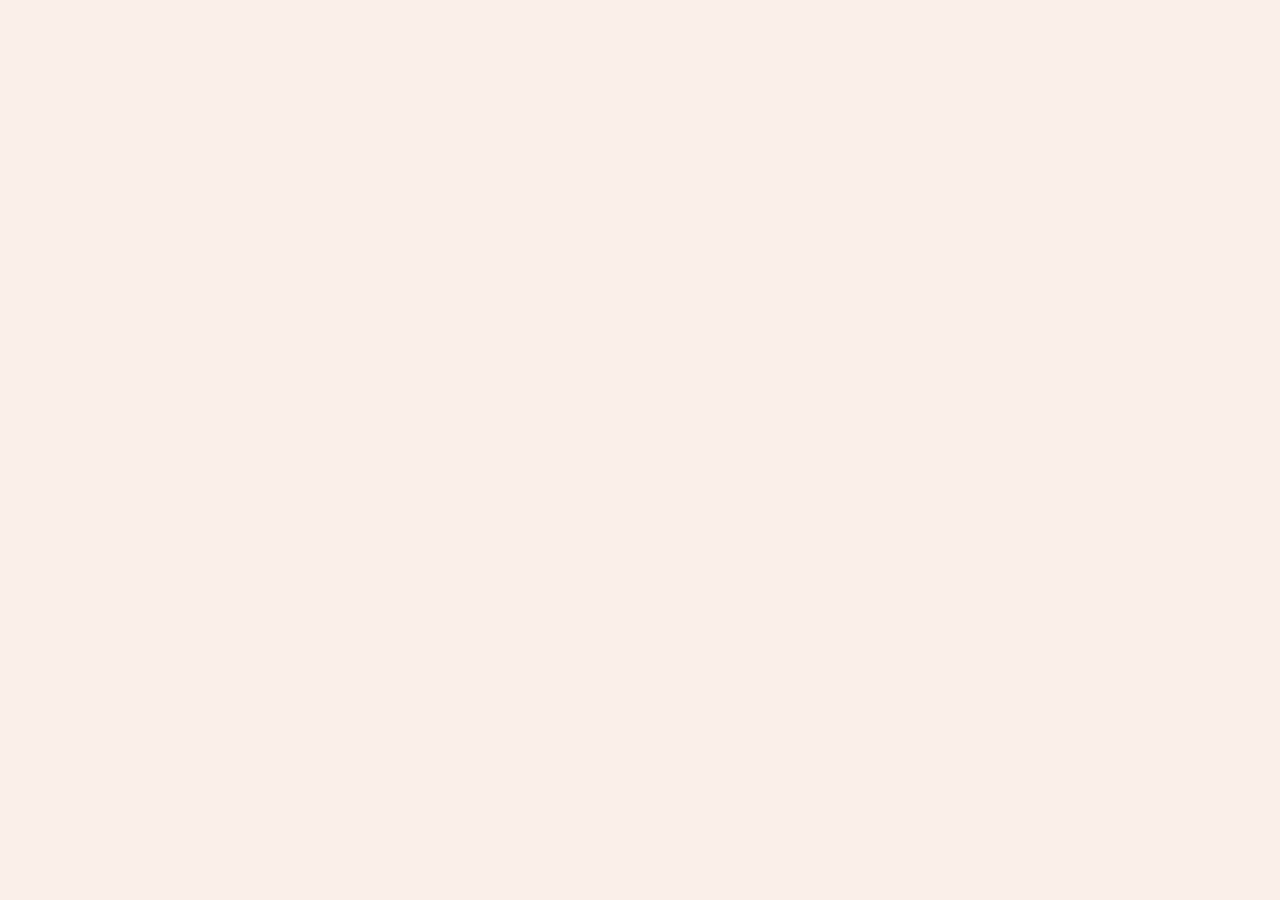
==== web/ebook/index.html @ c91d3e49 "chore(ebook): add index.html so / serves the cover on Vercel Co-Authored-By: Claude Opus 4.7 (1M con" ====
<!doctype html>
<html lang="zh-CN">
<head>
<meta charset="utf-8">
<meta name="viewport" content="width=device-width,initial-scale=1">
<title>海啸 · 电子书</title>

<link rel="preconnect" href="https://fonts.googleapis.com">
<link rel="preconnect" href="https://fonts.gstatic.com" crossorigin>
<link href="https://fonts.googleapis.com/css2?family=Source+Serif+4:opsz,wght@8..60,400;8..60,500;8..60,600;8..60,700&family=Noto+Serif+SC:wght@400;500;600;700&family=Inter:wght@400;500;600&family=JetBrains+Mono:wght@400;500&display=swap" rel="stylesheet">

<link rel="stylesheet" href="styles/tokens.css">

<style>
  html, body { min-height: 100%; }
</style>
</head>
<body>
<div id="root"></div>

<script src="https://unpkg.com/react@18.3.1/umd/react.development.js" integrity="sha384-hD6/rw4ppMLGNu3tX5cjIb+uRZ7UkRJ6BPkLpg4hAu/6onKUg4lLsHAs9EBPT82L" crossorigin="anonymous"></script>
<script src="https://unpkg.com/react-dom@18.3.1/umd/react-dom.development.js" integrity="sha384-u6aeetuaXnQ38mYT8rp6sbXaQe3NL9t+IBXmnYxwkUI2Hw4bsp2Wvmx4yRQF1uAm" crossorigin="anonymous"></script>
<script src="https://unpkg.com/@babel/standalone@7.29.0/babel.min.js" integrity="sha384-m08KidiNqLdpJqLq95G/LEi8Qvjl/xUYll3QILypMoQ65QorJ9Lvtp2RXYGBFj1y" crossorigin="anonymous"></script>

<script src="components/data.js"></script>
<script type="text/babel" src="tweaks-panel.jsx"></script>
<script type="text/babel" src="components/icons.jsx"></script>
<script type="text/babel" src="components/cover.jsx"></script>
<script type="text/babel" src="components/toc.jsx"></script>
<script type="text/babel" src="components/reader.jsx"></script>
<script type="text/babel" src="components/player.jsx"></script>
<script type="text/babel" src="components/settings.jsx"></script>
<script type="text/babel" src="components/app.jsx"></script>

<script type="text/babel">
  ReactDOM.createRoot(document.getElementById('root')).render(<App/>);
</script>
</body>
</html>
---- web/ebook/styles/tokens.css ----
/* =========================================================
   海啸 · 电子书 UI · Design tokens
   奶白主题 + 落日橙 + oklch 配色
   ========================================================= */

:root {
  /* 主色（橙 — 落日色相，可通过 Tweaks 微调 hue） */
  --hue: 45;
  --accent:        oklch(0.68 0.14 var(--hue));
  --accent-hover:  oklch(0.62 0.15 var(--hue));
  --accent-soft:   oklch(0.93 0.04 var(--hue));
  --accent-ink:    oklch(0.38 0.10 var(--hue));

  /* 纸张色阶（背景 = 越大越奶白；越小越米黄） */
  --paper-tone: 0.96;
  --paper:         oklch(var(--paper-tone) 0.015 78);
  --paper-2:       oklch(calc(var(--paper-tone) - 0.02) 0.018 78);
  --paper-3:       oklch(calc(var(--paper-tone) - 0.04) 0.022 78);
  --paper-edge:    oklch(calc(var(--paper-tone) - 0.08) 0.020 78);

  /* 字 */
  --ink:           oklch(0.24 0.02 60);
  --ink-2:         oklch(0.40 0.02 60);
  --ink-3:         oklch(0.56 0.02 60);
  --ink-4:         oklch(0.72 0.018 60);
  --hairline:      oklch(0.88 0.02 70);
  --hairline-2:    oklch(0.82 0.02 70);

  /* 字体（可被 Tweaks 覆盖） */
  --font-ui:    'Inter', 'PingFang SC', 'Hiragino Sans GB', 'Microsoft YaHei', system-ui, sans-serif;
  --font-serif: 'Source Serif 4', 'Source Han Serif SC', 'Songti SC', 'STSong', 'Noto Serif SC', Georgia, serif;
  --font-sans-cn: 'Inter', 'PingFang SC', 'Hiragino Sans GB', 'Noto Sans SC', system-ui, sans-serif;
  --font-mono:  'JetBrains Mono', 'SF Mono', ui-monospace, monospace;

  /* 正文排印 */
  --body-size: 18px;
  --body-leading: 1.85;
  --body-family: var(--font-serif);

  /* 圆角 / 阴影 */
  --r-sm: 8px;
  --r-md: 14px;
  --r-lg: 22px;
  --r-xl: 28px;
  --shadow-soft: 0 1px 2px rgba(60, 40, 20, 0.04), 0 8px 24px rgba(60, 40, 20, 0.06);
  --shadow-pop:  0 8px 30px rgba(60, 40, 20, 0.10), 0 2px 6px rgba(60, 40, 20, 0.06);
  --shadow-deep: 0 24px 60px rgba(40, 20, 10, 0.18);
}

/* 主题：纸张（默认） */
[data-theme="paper"] {
  --paper-tone: 0.93;
  --paper:         oklch(0.93 0.025 78);
  --paper-2:       oklch(0.91 0.028 78);
  --paper-3:       oklch(0.88 0.030 78);
  --paper-edge:    oklch(0.83 0.028 78);
  --ink:           oklch(0.26 0.025 55);
}

/* 主题：日间（奶白） */
[data-theme="day"] {
  --paper-tone: 0.965;
  --paper:         oklch(0.965 0.012 80);
  --paper-2:       oklch(0.945 0.014 80);
  --paper-3:       oklch(0.92 0.016 80);
  --paper-edge:    oklch(0.86 0.018 80);
  --ink:           oklch(0.24 0.02 60);
}

/* 主题：夜间 */
[data-theme="night"] {
  --paper:         oklch(0.20 0.012 60);
  --paper-2:       oklch(0.235 0.013 60);
  --paper-3:       oklch(0.27 0.013 60);
  --paper-edge:    oklch(0.34 0.014 60);
  --ink:           oklch(0.90 0.012 80);
  --ink-2:         oklch(0.76 0.012 80);
  --ink-3:         oklch(0.60 0.012 80);
  --ink-4:         oklch(0.45 0.012 80);
  --hairline:      oklch(0.32 0.012 60);
  --hairline-2:    oklch(0.40 0.012 60);
  --accent-soft:   oklch(0.30 0.05 var(--hue));
  --accent-ink:    oklch(0.85 0.10 var(--hue));
}

* { box-sizing: border-box; }
html, body { margin: 0; padding: 0; }
body {
  background: var(--paper);
  color: var(--ink);
  font-family: var(--font-ui);
  -webkit-font-smoothing: antialiased;
  text-rendering: optimizeLegibility;
}

button { font-family: inherit; cursor: pointer; }
::selection { background: var(--accent-soft); color: var(--accent-ink); }

/* 通用过渡 */
.t-fade-enter { opacity: 0; }
.t-fade-enter-active { opacity: 1; transition: opacity 320ms ease; }
.t-fade-exit { opacity: 1; }
.t-fade-exit-active { opacity: 0; transition: opacity 240ms ease; }

/* 阅读页渐隐淡入（进场效果） */
.page-fade { opacity: 1; }
.reader-fade { opacity: 1; }

/* 翻页：滑动 */
.page-slide-r { animation: slideR 380ms cubic-bezier(.2,.6,.2,1) both; }
.page-slide-l { animation: slideL 380ms cubic-bezier(.2,.6,.2,1) both; }
@keyframes slideR { from { opacity: 0; transform: translateX(36px); } to { opacity: 1; transform: none; } }
@keyframes slideL { from { opacity: 0; transform: translateX(-36px); } to { opacity: 1; transform: none; } }

/* 翻页：仿真曲线 */
.page-curl { animation: curl 520ms cubic-bezier(.2,.6,.2,1) both; transform-origin: left center; }
@keyframes curl {
  from { opacity: 0; transform: perspective(1400px) rotateY(-22deg) translateX(20px); }
  to   { opacity: 1; transform: none; }
}

/* 滚动条（细 + 暖色） */
.scroll-soft::-webkit-scrollbar { width: 8px; height: 8px; }
.scroll-soft::-webkit-scrollbar-thumb { background: var(--hairline-2); border-radius: 999px; }
.scroll-soft::-webkit-scrollbar-track { background: transparent; }
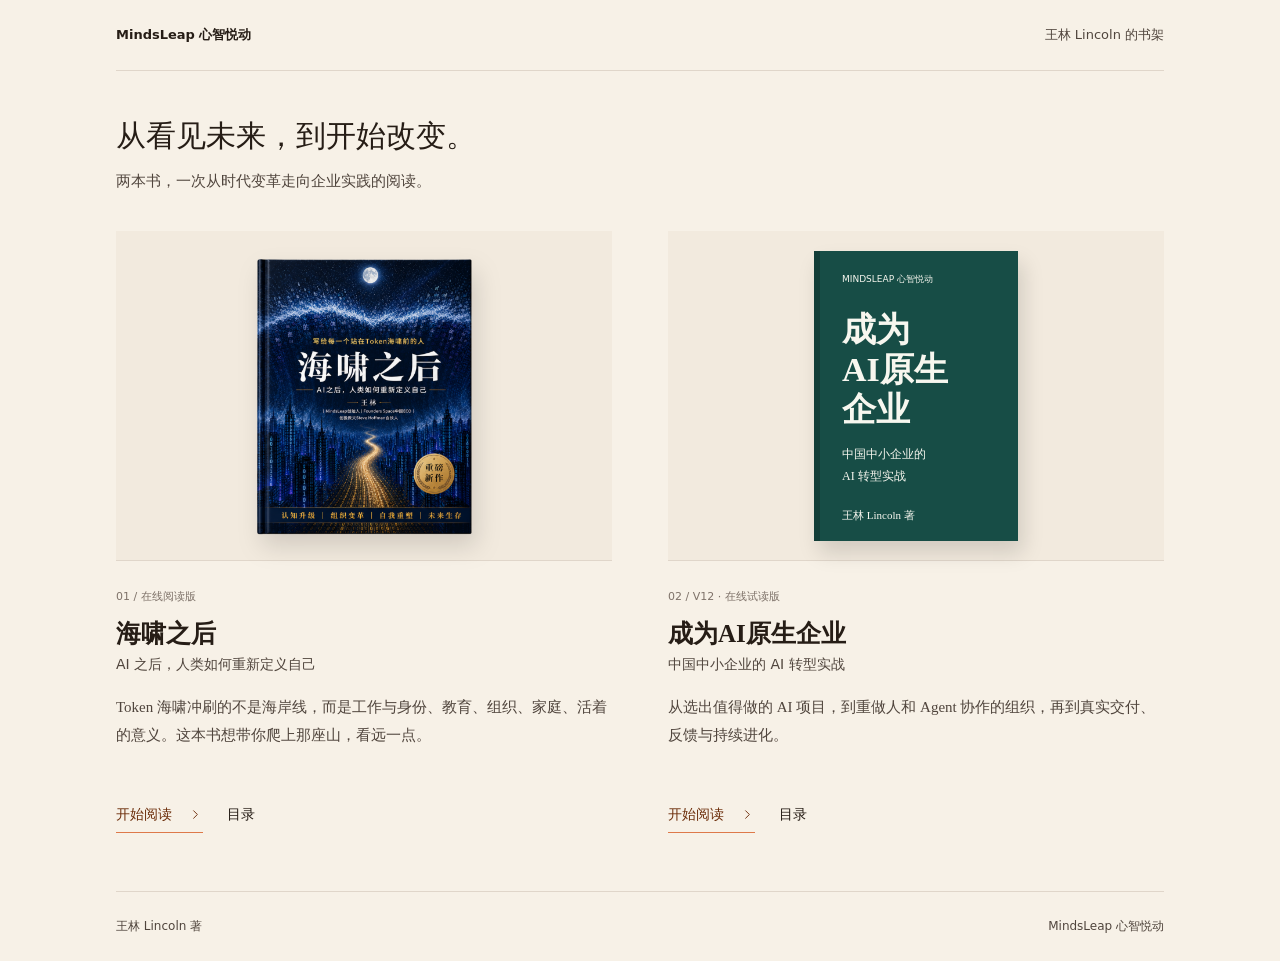
==== commit c1f5c2f1: "feat: publish two-book library with shared reader and AI-native V12" ====
--- a/web/ebook/index.html
+++ b/web/ebook/index.html
@@ -2,14 +2,19 @@
 <html lang="zh-CN">
 <head>
 <meta charset="utf-8">
-<meta name="viewport" content="width=device-width,initial-scale=1">
-<title>海啸 · 电子书</title>
+<meta name="viewport" content="width=device-width,initial-scale=1,viewport-fit=cover">
+<meta name="apple-mobile-web-app-capable" content="yes">
+<meta name="apple-mobile-web-app-status-bar-style" content="black-translucent">
+<meta name="theme-color" content="#f6f4ef">
+<title>MindsLeap 心智悦动 · Lincoln 的书架</title>
+<meta name="description" content="阅读王林 Lincoln 的《海啸之后》与《成为AI原生企业：中国中小企业的AI转型实战》，从时代变革走向企业实践。">
 
 <link rel="preconnect" href="https://fonts.googleapis.com">
 <link rel="preconnect" href="https://fonts.gstatic.com" crossorigin>
 <link href="https://fonts.googleapis.com/css2?family=Source+Serif+4:opsz,wght@8..60,400;8..60,500;8..60,600;8..60,700&family=Noto+Serif+SC:wght@400;500;600;700&family=Inter:wght@400;500;600&family=JetBrains+Mono:wght@400;500&display=swap" rel="stylesheet">
 
 <link rel="stylesheet" href="styles/tokens.css">
+<link rel="stylesheet" href="styles/library.css">
 
 <style>
   html, body { min-height: 100%; }
@@ -18,22 +23,22 @@
 <body>
 <div id="root"></div>
 
-<script src="https://unpkg.com/react@18.3.1/umd/react.development.js" integrity="sha384-hD6/rw4ppMLGNu3tX5cjIb+uRZ7UkRJ6BPkLpg4hAu/6onKUg4lLsHAs9EBPT82L" crossorigin="anonymous"></script>
-<script src="https://unpkg.com/react-dom@18.3.1/umd/react-dom.development.js" integrity="sha384-u6aeetuaXnQ38mYT8rp6sbXaQe3NL9t+IBXmnYxwkUI2Hw4bsp2Wvmx4yRQF1uAm" crossorigin="anonymous"></script>
-<script src="https://unpkg.com/@babel/standalone@7.29.0/babel.min.js" integrity="sha384-m08KidiNqLdpJqLq95G/LEi8Qvjl/xUYll3QILypMoQ65QorJ9Lvtp2RXYGBFj1y" crossorigin="anonymous"></script>
+<script src="vendor/react.js" integrity="sha384-hD6/rw4ppMLGNu3tX5cjIb+uRZ7UkRJ6BPkLpg4hAu/6onKUg4lLsHAs9EBPT82L"></script>
+<script src="vendor/react-dom.js" integrity="sha384-u6aeetuaXnQ38mYT8rp6sbXaQe3NL9t+IBXmnYxwkUI2Hw4bsp2Wvmx4yRQF1uAm"></script>
+<script src="vendor/babel.min.js" integrity="sha384-m08KidiNqLdpJqLq95G/LEi8Qvjl/xUYll3QILypMoQ65QorJ9Lvtp2RXYGBFj1y"></script>
 
 <script src="components/data.js"></script>
-<script type="text/babel" src="tweaks-panel.jsx"></script>
+<script src="components/ai-native-data.js"></script>
 <script type="text/babel" src="components/icons.jsx"></script>
 <script type="text/babel" src="components/cover.jsx"></script>
 <script type="text/babel" src="components/toc.jsx"></script>
 <script type="text/babel" src="components/reader.jsx"></script>
-<script type="text/babel" src="components/player.jsx"></script>
 <script type="text/babel" src="components/settings.jsx"></script>
 <script type="text/babel" src="components/app.jsx"></script>
+<script type="text/babel" src="components/library.jsx"></script>
 
 <script type="text/babel">
-  ReactDOM.createRoot(document.getElementById('root')).render(<App/>);
+  ReactDOM.createRoot(document.getElementById('root')).render(<BookRouter/>);
 </script>
 </body>
 </html>
--- a/web/ebook/styles/tokens.css
+++ b/web/ebook/styles/tokens.css
@@ -123,3 +123,55 @@
 .scroll-soft::-webkit-scrollbar { width: 8px; height: 8px; }
 .scroll-soft::-webkit-scrollbar-thumb { background: var(--hairline-2); border-radius: 999px; }
 .scroll-soft::-webkit-scrollbar-track { background: transparent; }
+
+/* =========================================================
+   Reader 渲染块 —— 测量 DOM 与显示 DOM 共用类名
+   ========================================================= */
+.rb-chapter-head { margin: 0 0 22px; }
+.rb-chapter-no   { font-family: var(--font-mono); font-size: 11px; color: var(--accent); letter-spacing: 0.32em; }
+.rb-chapter-head h1 {
+  font-family: inherit;
+  font-size: clamp(22px, 5.5vw, 30px);
+  margin: 10px 0 0;
+  font-weight: 600; letter-spacing: 0.04em;
+  color: var(--ink); line-height: 1.3;
+}
+.rb-accent { width: 28px; height: 2px; background: var(--accent); margin-top: 14px; border-radius: 2px; }
+
+.rb-pull {
+  font-family: inherit;
+  font-size: calc(1em + 2px);
+  color: var(--accent-ink);
+  line-height: 1.55;
+  font-style: italic;
+  margin: 0 0 20px;
+  border-left: 2px solid var(--accent);
+  padding-left: 14px;
+}
+
+.rb-heading {
+  font-family: inherit;
+  font-size: calc(1em + 4px);
+  font-weight: 600;
+  color: var(--ink);
+  margin: 6px 0 16px;
+  letter-spacing: 0.02em;
+  display: flex; align-items: center; gap: 12px;
+}
+.rb-heading::before {
+  content: ''; width: 14px; height: 2px;
+  background: var(--accent); border-radius: 2px;
+  flex: 0 0 auto;
+}
+
+.rb-quote {
+  margin: 14px 0 18px;
+  padding: 2px 0 2px 14px;
+  border-left: 2px solid var(--accent-soft);
+  color: var(--ink-2);
+  font-style: italic;
+  font-family: inherit;
+}
+
+.rb-p { margin: 0 0 1em; text-align: justify; text-wrap: pretty; }
+.rb-p-indent { text-indent: 2em; }
--- a/web/ebook/styles/library.css
+++ b/web/ebook/styles/library.css
@@ -0,0 +1,61 @@
+.library{min-height:100dvh;max-width:1120px;margin:auto;padding:0 36px}
+.library a{color:inherit;text-decoration:none}
+.library a:hover{text-decoration:underline;text-underline-offset:5px}
+.library-header,.library-footer{display:flex;justify-content:space-between;gap:20px;align-items:center;padding:26px 0;border-bottom:1px solid var(--hairline);font-size:13px;color:var(--ink-2)}
+.library-header>a{font-weight:600;color:var(--ink)}
+.library-main{padding:42px 0 58px}
+.library h1{font:500 30px/1.5 var(--font-serif);margin:0 0 10px}
+.library-intro{font-size:15px;line-height:1.8;color:var(--ink-2);margin:0 0 36px}
+.bookshelf{display:grid;grid-template-columns:1fr 1fr;gap:56px}
+.shelf-art{height:330px;display:flex;align-items:center;justify-content:center;background:var(--paper-2);border-bottom:1px solid var(--hairline)}
+.shelf-cover-image{height:290px;max-width:85%;object-fit:contain;filter:drop-shadow(5px 12px 12px #0002)}
+.type-cover{height:290px;width:204px;background:#174d46;color:#f7f7ef;display:flex;flex-direction:column;padding:22px 22px 18px;border-left:6px solid #123d37;box-shadow:5px 12px 20px #0002;flex-shrink:0;font-family:var(--font-serif)}
+.cover-imprint{font:9px/1.5 var(--font-ui)}
+.cover-book-title{font-size:34px;line-height:1.18;font-weight:600;margin:24px 0 14px}
+.cover-book-subtitle{font-size:12px;line-height:1.8}
+.cover-author{font-size:11px;margin-top:auto}
+.shelf-copy{padding:24px 0 0}
+.shelf-number{font:11px/1.5 var(--font-ui);color:var(--ink-3)}
+.shelf-copy h2{font:600 25px/1.45 var(--font-serif);margin:10px 0 4px}
+.shelf-subtitle{font-size:14px;color:var(--ink-2);margin:0}
+.shelf-description{font:15px/1.85 var(--font-serif);color:var(--ink-2);min-height:84px;margin:20px 0}
+.shelf-actions{display:flex;align-items:center;gap:24px;font-size:14px}
+.shelf-read{display:inline-flex;align-items:center;gap:16px;border-bottom:1px solid var(--accent);padding:8px 0;color:var(--accent-ink)!important}
+.library-footer{border-top:1px solid var(--hairline);border-bottom:0;font-size:12px}
+.book-home-link{display:inline-flex;align-items:center;gap:8px;color:var(--ink-2);font-size:13px;text-decoration:none}
+.reader-rich{overflow-wrap:anywhere;display:flow-root}
+.reader-rich p{margin:0 0 1em;text-align:justify}
+.reader-rich h2,.reader-rich h3{font-size:1.2em;line-height:1.5;margin:6px 0 16px}
+.reader-rich blockquote{border-left:2px solid var(--accent);padding-left:14px;margin:10px 0 18px;color:var(--ink-2)}
+.reader-rich figure{margin:0 0 16px}
+.reader-rich img{max-width:100%;height:auto;max-height:60dvh;object-fit:contain}
+.reader-rich figcaption{font:12px/1.7 var(--font-ui);color:var(--ink-3);margin-top:10px}
+.reader-rich table{border-collapse:collapse;width:100%;font:13px/1.7 var(--font-ui)}
+.reader-rich td,.reader-rich th{border-bottom:1px solid var(--hairline);padding:8px;text-align:left;vertical-align:top}
+.reader-rich .tablewrap{max-width:100%;overflow:auto}
+.reader-rich .notes{font:12px/1.8 var(--font-ui);padding-left:20px}
+.reader-rich a{color:var(--accent-ink)}
+.reader-rich .sep{border:0;border-top:1px solid var(--hairline);margin:22px 0}
+.reader-body{scrollbar-width:thin;overscroll-behavior:contain}
+button:focus-visible,a:focus-visible{outline:2px solid var(--accent);outline-offset:4px}
+@media(max-width:640px){.library{padding:0 20px}.library-header{padding:20px 0;align-items:flex-start;flex-direction:column;gap:5px}.library-main{padding-top:28px}.library h1{font-size:24px}.bookshelf{grid-template-columns:1fr;gap:44px}.shelf-art{height:310px}.shelf-description{min-height:0}.library-footer{align-items:flex-start;flex-direction:column;gap:10px}.reader-rich table{font-size:12px}}
+@media(prefers-reduced-motion:reduce){*{animation:none!important;scroll-behavior:auto!important}}
+@media(max-width:640px){
+  .bookshelf{gap:28px}
+  .shelf-book{display:grid;grid-template-columns:100px minmax(0,1fr);gap:16px;padding-bottom:28px;border-bottom:1px solid var(--hairline)}
+  .shelf-art{height:150px;background:none;border:0;align-items:flex-start}
+  .shelf-art .shelf-cover-image{height:145px;max-width:100%}
+  .shelf-art .type-cover{width:100px;height:145px;padding:12px 9px 10px;border-left-width:3px}
+  .shelf-art .cover-imprint{font-size:5px}
+  .shelf-art .cover-book-title{font-size:18px;margin:12px 0 8px}
+  .shelf-art .cover-book-subtitle{font-size:6px}
+  .shelf-art .cover-author{font-size:6px}
+  .shelf-copy{padding:0}
+  .shelf-copy h2{font-size:20px;margin:6px 0}
+  .shelf-number{font-size:10px}
+  .shelf-subtitle{font-size:12px;line-height:1.7}
+  .shelf-description{font-size:13px;line-height:1.7;margin:10px 0}
+  .shelf-actions{gap:18px;font-size:13px}
+  .shelf-read{padding:5px 0;gap:8px}
+  .library-main{padding-bottom:20px}
+}
